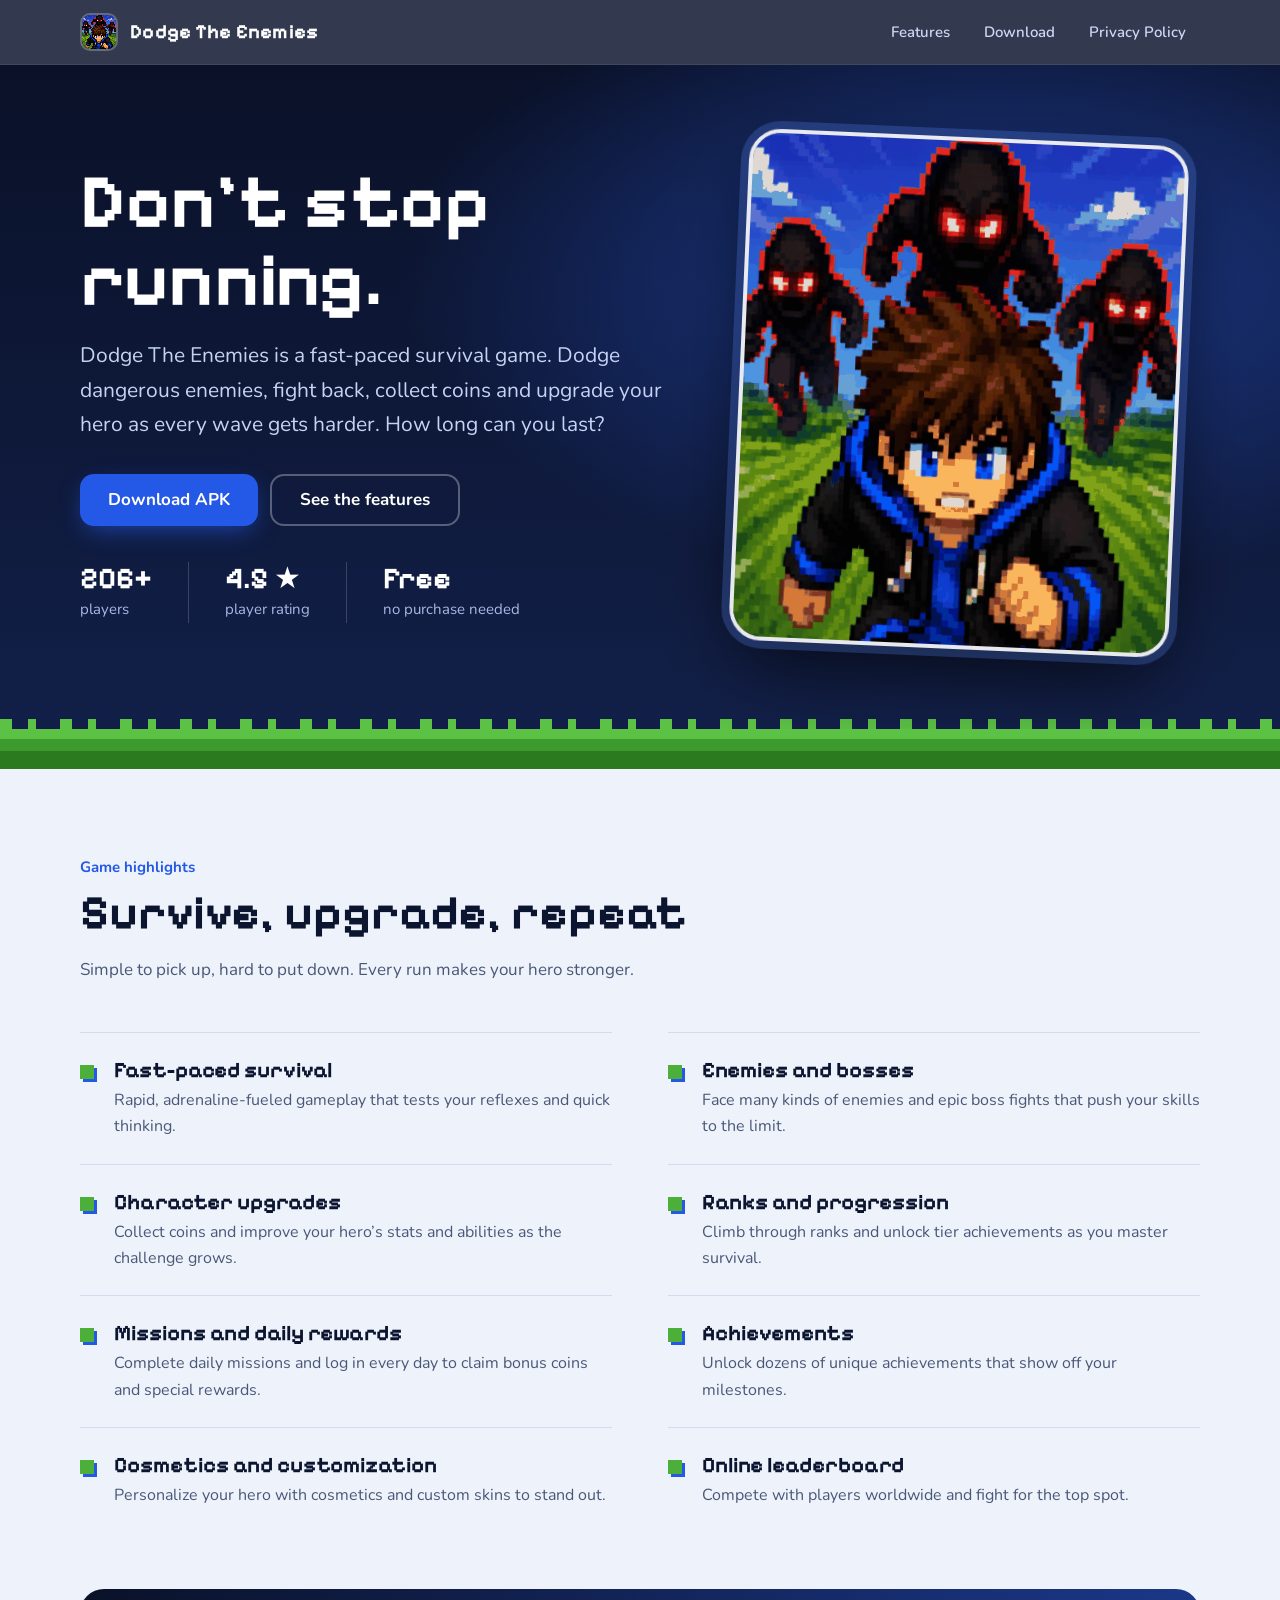
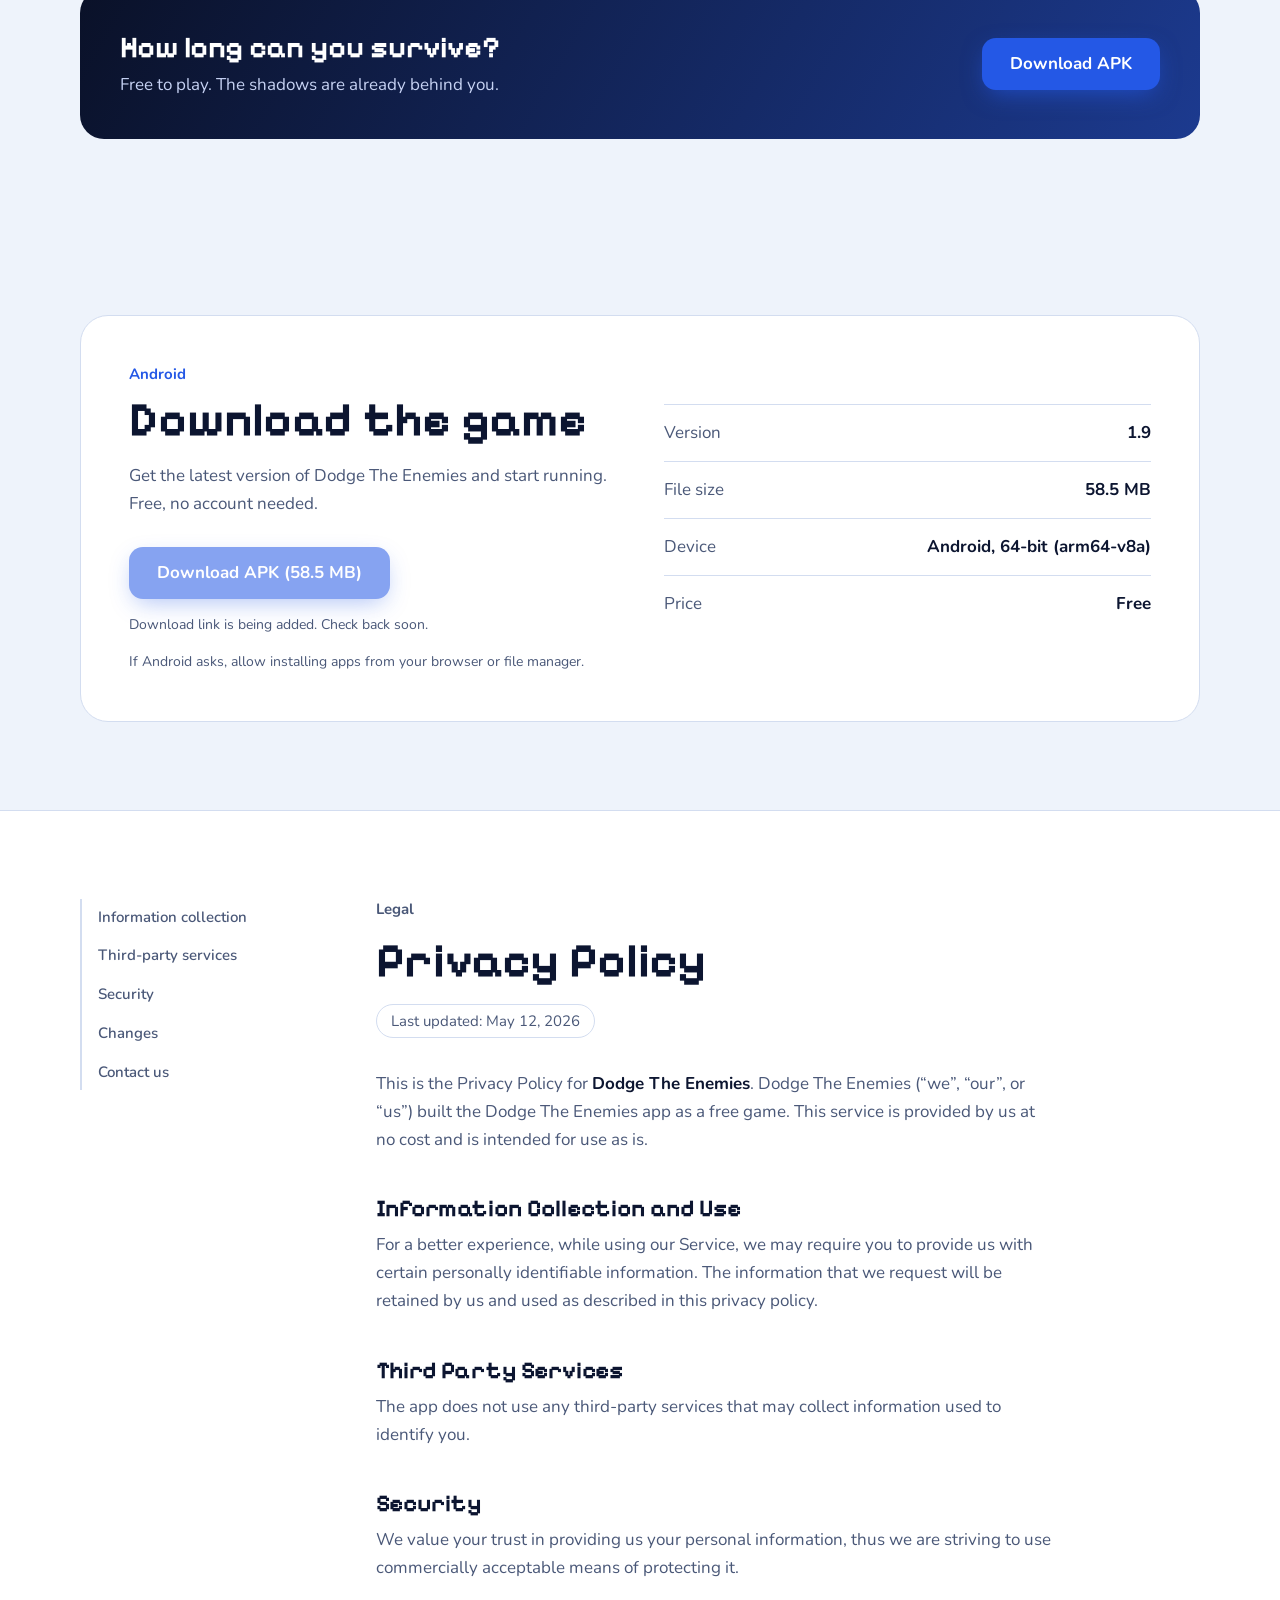
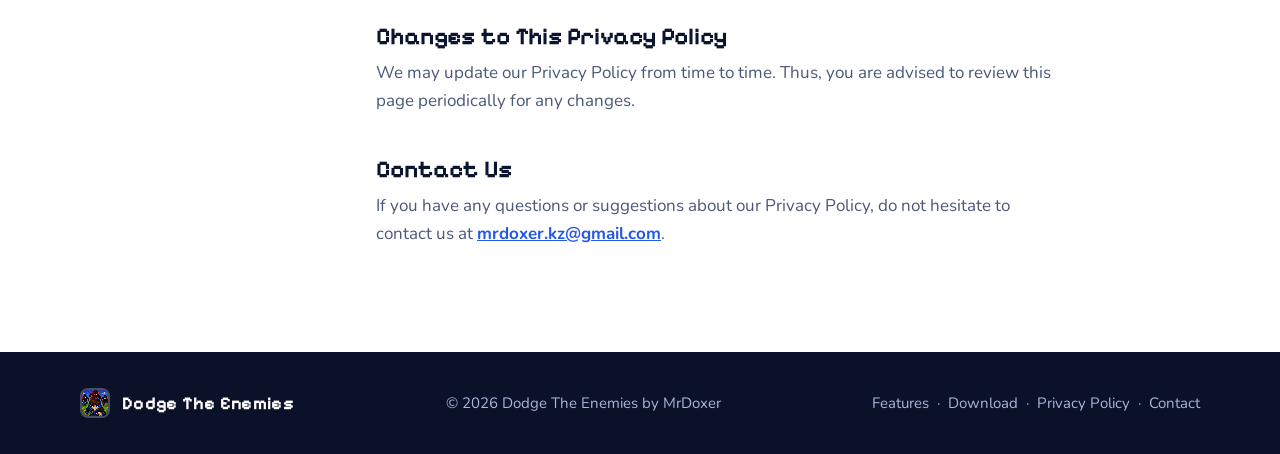
==== index.html @ b917a057 "Add files via upload" ====
<!DOCTYPE html>
<html lang="en">
<head>
<meta charset="UTF-8">
<meta name="viewport" content="width=device-width, initial-scale=1, viewport-fit=cover">
<title>Dodge The Enemies – Survival Game &amp; Privacy Policy</title>
<meta name="description" content="Dodge The Enemies is a fast-paced survival game. Dodge enemies, collect coins and upgrade your hero. Read the official Privacy Policy.">
<link rel="icon" type="image/png" href="[data-uri]">
<link rel="apple-touch-icon" href="[data-uri]">
<link rel="preconnect" href="https://fonts.googleapis.com">
<link rel="preconnect" href="https://fonts.gstatic.com" crossorigin>
<link href="https://fonts.googleapis.com/css2?family=Nunito:wght@400;600;700&family=Pixelify+Sans:wght@500;700&display=swap" rel="stylesheet">
<style>
:root{
  --bg:#eef3fb; --surface:#ffffff; --ink:#0c1530; --muted:#4a5878; --line:#d3ddf0;
  --blue:#2458e6; --night:#0a1128; --night2:#12204a; --red:#ff3b3b; --grass:#4caf3a;
  --display:"Pixelify Sans","Trebuchet MS",system-ui,sans-serif;
  --body:"Nunito","Segoe UI",system-ui,-apple-system,sans-serif;
  box-sizing:border-box; padding-top:env(safe-area-inset-top,0px); padding-bottom:env(safe-area-inset-bottom,0px);
}
@media (prefers-color-scheme:dark){:root:not([data-theme="light"]){--bg:#0b1226;--surface:#121c3a;--ink:#eef2ff;--muted:#a3b0d0;--line:#223259;--blue:#5b8cff}}
:root[data-theme="dark"]{--bg:#0b1226;--surface:#121c3a;--ink:#eef2ff;--muted:#a3b0d0;--line:#223259;--blue:#5b8cff}
*,*::before,*::after{box-sizing:border-box}
html{scroll-behavior:smooth;scroll-padding-top:calc(env(safe-area-inset-top,0px) + 76px)}
body{margin:0;background:var(--bg);color:var(--ink);font:400 17px/1.65 var(--body);-webkit-font-smoothing:antialiased}
img{max-width:100%;display:block}
a{color:inherit}
:focus-visible{outline:3px solid #ffd54a;outline-offset:3px;border-radius:6px}
.wrap{width:min(1120px,100% - 40px);margin-inline:auto}

/* header */
.top{position:sticky;top:env(safe-area-inset-top,0px);z-index:20;background:rgba(10,17,40,.82);backdrop-filter:blur(12px);-webkit-backdrop-filter:blur(12px);border-bottom:1px solid rgba(255,255,255,.08);color:#fff}
.top .wrap{display:flex;align-items:center;justify-content:space-between;height:64px}
.brand{display:flex;align-items:center;gap:12px;text-decoration:none;font:700 20px var(--display);letter-spacing:.02em}
.brand img{width:38px;height:38px;border-radius:10px;image-rendering:pixelated;border:2px solid rgba(255,255,255,.25)}
.top nav{display:flex;gap:6px}
.top nav a{text-decoration:none;font-weight:600;font-size:15px;padding:8px 14px;border-radius:999px;color:#cdd7f5;transition:background .2s,color .2s}
.top nav a:hover{background:rgba(255,255,255,.1);color:#fff}

/* hero */
.hero{position:relative;overflow:hidden;color:#fff;background:radial-gradient(1000px 520px at 78% 30%,#1c3a8f 0%,transparent 60%),linear-gradient(180deg,var(--night) 0%,var(--night2) 100%);padding:72px 0 120px}
.hero::after{content:"";position:absolute;left:0;right:0;bottom:0;height:40px;background:linear-gradient(180deg,#5cc245 0 10px,#3d9a2c 10px 22px,#2c7a20 22px)}
.grass-top{position:absolute;left:0;right:0;bottom:40px;height:10px;background:repeating-linear-gradient(90deg,#5cc245 0 12px,transparent 12px 28px,#5cc245 28px 36px,transparent 36px 60px)}
.hero .wrap{position:relative;display:grid;grid-template-columns:1.1fr .9fr;gap:48px;align-items:center}
.hero h1{font:700 clamp(40px,6.4vw,76px)/1.02 var(--display);margin:0 0 20px;letter-spacing:-.01em}
.hero p.lead{font-size:clamp(18px,2vw,21px);color:#c6d2f3;max-width:34em;margin:0 0 32px}
.btns{display:flex;flex-wrap:wrap;gap:12px}
.btn{display:inline-flex;align-items:center;justify-content:center;min-height:52px;padding:0 28px;border-radius:14px;font:700 17px var(--body);text-decoration:none;transition:transform .15s,box-shadow .2s,background .2s}
.btn.primary{background:var(--blue);color:#fff;box-shadow:0 8px 24px -6px rgba(36,88,230,.7)}
.btn.primary:hover{background:#3a6dff;transform:translateY(-2px)}
.btn.ghost{border:2px solid rgba(255,255,255,.3);color:#fff}
.btn.ghost:hover{background:rgba(255,255,255,.1)}
.art{position:relative;justify-self:center;width:min(440px,84vw)}
.art img{width:100%;aspect-ratio:1;border-radius:32px;image-rendering:pixelated;border:4px solid rgba(255,255,255,.9);box-shadow:0 0 0 8px rgba(91,140,255,.25),0 30px 80px -10px rgba(0,0,0,.7);transform:rotate(2.5deg);animation:rise .9s cubic-bezier(.2,.8,.2,1) both}
@keyframes rise{from{opacity:0;transform:translateY(24px) rotate(0)}to{opacity:1;transform:rotate(2.5deg)}}

/* eyes in the dark: the one signature moment */
.eyes{position:absolute;inset:0;pointer-events:none}
.eye{position:absolute;display:flex;gap:9px;opacity:0;animation:stalk 6s ease-in-out infinite}
.eye i{width:12px;height:7px;background:var(--red);box-shadow:0 0 10px 3px rgba(255,59,59,.65);display:block}
.e1{left:4%;top:14%;animation-delay:.6s}.e2{left:46%;top:8%;animation-delay:2.4s}.e3{left:30%;top:62%;animation-delay:4.1s}.e4{right:6%;top:50%;animation-delay:1.5s}
@keyframes stalk{0%,10%{opacity:0;transform:scale(.6)}20%,60%{opacity:1;transform:scale(1)}66%{opacity:.1}70%{opacity:1}85%,100%{opacity:0;transform:scale(1.5)}}

.stats{display:flex;flex-wrap:wrap;gap:12px 36px;margin:36px 0 0;padding:0;list-style:none}
.stats b{display:block;font:700 30px/1.1 var(--display)}.stats span{font-size:15px;color:#a9b8e3}
.stats li+li{padding-left:36px;border-left:1px solid rgba(255,255,255,.18)}
.dl{display:grid;grid-template-columns:1fr 1fr;gap:48px;align-items:center;border:1px solid var(--line);border-radius:28px;padding:48px;background:var(--surface)}
.dl dl{margin:0;display:grid;gap:0}.dl dl div{display:flex;justify-content:space-between;gap:16px;padding:14px 0;border-top:1px solid var(--line)}
.dl dt{color:var(--muted)}.dl dd{margin:0;font-weight:700;text-align:right}
.dl .note{font-size:14px;color:var(--muted);margin:14px 0 0}
.btn[aria-disabled="true"]{opacity:.55;cursor:not-allowed;pointer-events:none}
/* sections */
section{padding:88px 0}
.kicker{font:700 15px var(--body);color:var(--blue);margin:0 0 10px}
h2{font:700 clamp(32px,4.4vw,48px)/1.1 var(--display);margin:0 0 16px}
.intro{color:var(--muted);max-width:36em;margin:0 0 48px}
.feat{display:grid;grid-template-columns:repeat(2,1fr);gap:0 56px;margin:0;padding:0;list-style:none}
.feat li{display:grid;grid-template-columns:18px 1fr;gap:0 16px;padding:24px 0;border-top:1px solid var(--line)}
.feat li::before{content:"";width:14px;height:14px;margin-top:8px;background:var(--grass);box-shadow:3px 3px 0 var(--blue)}
.feat h3{font:700 22px var(--display);margin:0 0 4px}
.feat p{margin:0;color:var(--muted);font-size:16px}
.cta{margin-top:56px;border-radius:24px;padding:40px;background:linear-gradient(120deg,var(--night),#1c3a8f);color:#fff;display:flex;gap:24px;align-items:center;justify-content:space-between;flex-wrap:wrap}
.cta h3{font:700 30px var(--display);margin:0 0 6px}.cta p{margin:0;color:#c6d2f3}

/* privacy */
#privacy{background:var(--surface);border-top:1px solid var(--line)}
.pol{display:grid;grid-template-columns:240px 1fr;gap:56px;align-items:start}
.toc{position:sticky;top:calc(env(safe-area-inset-top,0px) + 88px);display:flex;flex-direction:column;gap:2px;border-left:2px solid var(--line)}
.toc a{text-decoration:none;color:var(--muted);font-size:15px;font-weight:600;padding:6px 16px;margin-left:-2px;border-left:2px solid transparent}
.toc a:hover{color:var(--blue);border-left-color:var(--blue)}
.updated{display:inline-block;font-size:15px;color:var(--muted);border:1px solid var(--line);border-radius:999px;padding:4px 14px;margin-bottom:32px}
.doc{max-width:68ch}
.doc h3{font:700 24px var(--display);margin:40px 0 8px}
.doc p{margin:0 0 16px;color:var(--muted)}
.doc p strong{color:var(--ink)}
.doc a{color:var(--blue);font-weight:700}

footer{background:var(--night);color:#a9b6dc;padding:36px 0;font-size:15px}
footer .wrap{display:flex;flex-wrap:wrap;gap:16px 32px;align-items:center;justify-content:space-between}
footer .brand{color:#fff;font-size:18px}footer .brand img{width:30px;height:30px;border-radius:8px}
footer a{text-decoration:none}footer a:hover{color:#fff}

@media (max-width:860px){
  .dl{grid-template-columns:1fr;padding:28px;gap:28px}.stats li+li{padding-left:24px}.stats{gap:12px 24px}
  .hero{padding:48px 0 100px}.hero .wrap{grid-template-columns:1fr;gap:40px}
  .art{order:-1;width:min(260px,64vw)}
  .feat{grid-template-columns:1fr}
  .pol{grid-template-columns:1fr;gap:8px}.toc{display:none}
  .top nav a{padding:8px 10px}
  section{padding:64px 0}.cta{padding:28px}
}
@media (max-width:420px){.top nav a:nth-child(2){display:none}.brand span{font-size:17px}.top nav a:first-child{display:none}}
@media (prefers-reduced-motion:reduce){html{scroll-behavior:auto}.art img{animation:none;transform:rotate(2.5deg)}.eye{animation:none;opacity:.8}}
</style>
</head>
<body>

<header class="top">
  <div class="wrap">
    <a class="brand" href="#top"><img src="[data-uri]" alt=""><span>Dodge The Enemies</span></a>
    <nav aria-label="Main">
      <a href="#features">Features</a>
      <a href="#download">Download</a>
      <a href="#privacy">Privacy Policy</a>
    </nav>
  </div>
</header>

<main id="top">
  <div class="hero">
    <div class="eyes" aria-hidden="true">
      <div class="eye e1"><i></i><i></i></div>
      <div class="eye e2"><i></i><i></i></div>
      <div class="eye e3"><i></i><i></i></div>
      <div class="eye e4"><i></i><i></i></div>
    </div>
    <div class="grass-top" aria-hidden="true"></div>
    <div class="wrap">
      <div>
        <h1>Don’t stop running.</h1>
        <p class="lead">Dodge The Enemies is a fast-paced survival game. Dodge dangerous enemies, fight back, collect coins and upgrade your hero as every wave gets harder. How long can you last?</p>
        <div class="btns">
          <a class="btn primary" href="#download">Download APK</a>
          <a class="btn ghost" href="#features">See the features</a>
        </div>
        <ul class="stats">
          <li><b>206+</b><span>players</span></li>
          <li><b>4.5 ★</b><span>player rating</span></li>
          <li><b>Free</b><span>no purchase needed</span></li>
        </ul>
      </div>
      <div class="art">
        <img src="[data-uri]" alt="Dodge The Enemies: a hero in a blue hoodie runs from three shadow monsters with glowing red eyes" width="512" height="512" fetchpriority="high">
      </div>
    </div>
  </div>

  <section id="features">
    <div class="wrap">
      <p class="kicker">Game highlights</p>
      <h2>Survive, upgrade, repeat</h2>
      <p class="intro">Simple to pick up, hard to put down. Every run makes your hero stronger.</p>
      <ul class="feat">
        <li><div><h3>Fast-paced survival</h3><p>Rapid, adrenaline-fueled gameplay that tests your reflexes and quick thinking.</p></div></li>
        <li><div><h3>Enemies and bosses</h3><p>Face many kinds of enemies and epic boss fights that push your skills to the limit.</p></div></li>
        <li><div><h3>Character upgrades</h3><p>Collect coins and improve your hero’s stats and abilities as the challenge grows.</p></div></li>
        <li><div><h3>Ranks and progression</h3><p>Climb through ranks and unlock tier achievements as you master survival.</p></div></li>
        <li><div><h3>Missions and daily rewards</h3><p>Complete daily missions and log in every day to claim bonus coins and special rewards.</p></div></li>
        <li><div><h3>Achievements</h3><p>Unlock dozens of unique achievements that show off your milestones.</p></div></li>
        <li><div><h3>Cosmetics and customization</h3><p>Personalize your hero with cosmetics and custom skins to stand out.</p></div></li>
        <li><div><h3>Online leaderboard</h3><p>Compete with players worldwide and fight for the top spot.</p></div></li>
      </ul>
      <div class="cta">
        <div><h3>How long can you survive?</h3><p>Free to play. The shadows are already behind you.</p></div>
        <a class="btn primary" href="#download">Download APK</a>
      </div>
    </div>
  </section>

  <section id="download">
    <div class="wrap">
      <div class="dl">
        <div>
          <p class="kicker">Android</p>
          <h2>Download the game</h2>
          <p class="intro" style="margin-bottom:28px">Get the latest version of Dodge The Enemies and start running. Free, no account needed.</p>
          <a id="apkBtn" class="btn primary" href="#download" aria-disabled="true">Download APK (58.5 MB)</a>
          <p class="note" id="apkNote">Download link is being added. Check back soon.</p>
          <p class="note">If Android asks, allow installing apps from your browser or file manager.</p>
        </div>
        <dl>
          <div><dt>Version</dt><dd>1.9</dd></div>
          <div><dt>File size</dt><dd>58.5 MB</dd></div>
          <div><dt>Device</dt><dd>Android, 64-bit (arm64-v8a)</dd></div>
          <div><dt>Price</dt><dd>Free</dd></div>
        </dl>
      </div>
    </div>
  </section>

  <section id="privacy">
    <div class="wrap pol">
      <nav class="toc" aria-label="Privacy Policy sections">
        <a href="#p-collect">Information collection</a>
        <a href="#p-third">Third-party services</a>
        <a href="#p-security">Security</a>
        <a href="#p-changes">Changes</a>
        <a href="#p-contact">Contact us</a>
      </nav>
      <article class="doc">
        <p class="kicker">Legal</p>
        <h2>Privacy Policy</h2>
        <span class="updated">Last updated: May 12, 2026</span>
        <p>This is the Privacy Policy for <strong>Dodge The Enemies</strong>. Dodge The Enemies (“we”, “our”, or “us”) built the Dodge The Enemies app as a free game. This service is provided by us at no cost and is intended for use as is.</p>

        <h3 id="p-collect">Information Collection and Use</h3>
        <p>For a better experience, while using our Service, we may require you to provide us with certain personally identifiable information. The information that we request will be retained by us and used as described in this privacy policy.</p>

        <h3 id="p-third">Third Party Services</h3>
        <p>The app does not use any third-party services that may collect information used to identify you.</p>

        <h3 id="p-security">Security</h3>
        <p>We value your trust in providing us your personal information, thus we are striving to use commercially acceptable means of protecting it.</p>

        <h3 id="p-changes">Changes to This Privacy Policy</h3>
        <p>We may update our Privacy Policy from time to time. Thus, you are advised to review this page periodically for any changes.</p>

        <h3 id="p-contact">Contact Us</h3>
        <p>If you have any questions or suggestions about our Privacy Policy, do not hesitate to contact us at <a href="mailto:mrdoxer.kz@gmail.com">mrdoxer.kz@gmail.com</a>.</p>
      </article>
    </div>
  </section>
</main>

<footer>
  <div class="wrap">
    <a class="brand" href="#top"><img src="[data-uri]" alt=""><span>Dodge The Enemies</span></a>
    <span>© 2026 Dodge The Enemies by MrDoxer</span>
    <span><a href="#features">Features</a> &nbsp;·&nbsp; <a href="#download">Download</a> &nbsp;·&nbsp; <a href="#privacy">Privacy Policy</a> &nbsp;·&nbsp; <a href="mailto:mrdoxer.kz@gmail.com">Contact</a></span>
  </div>
</footer>

<script>
// Paste the direct link to your APK here (GitHub Release, your server, etc.)
var APK_URL = "";
if (APK_URL) {
  var b = document.getElementById("apkBtn");
  b.href = APK_URL; b.setAttribute("download", ""); b.removeAttribute("aria-disabled");
  document.getElementById("apkNote").remove();
}
</script>
</body>
</html>
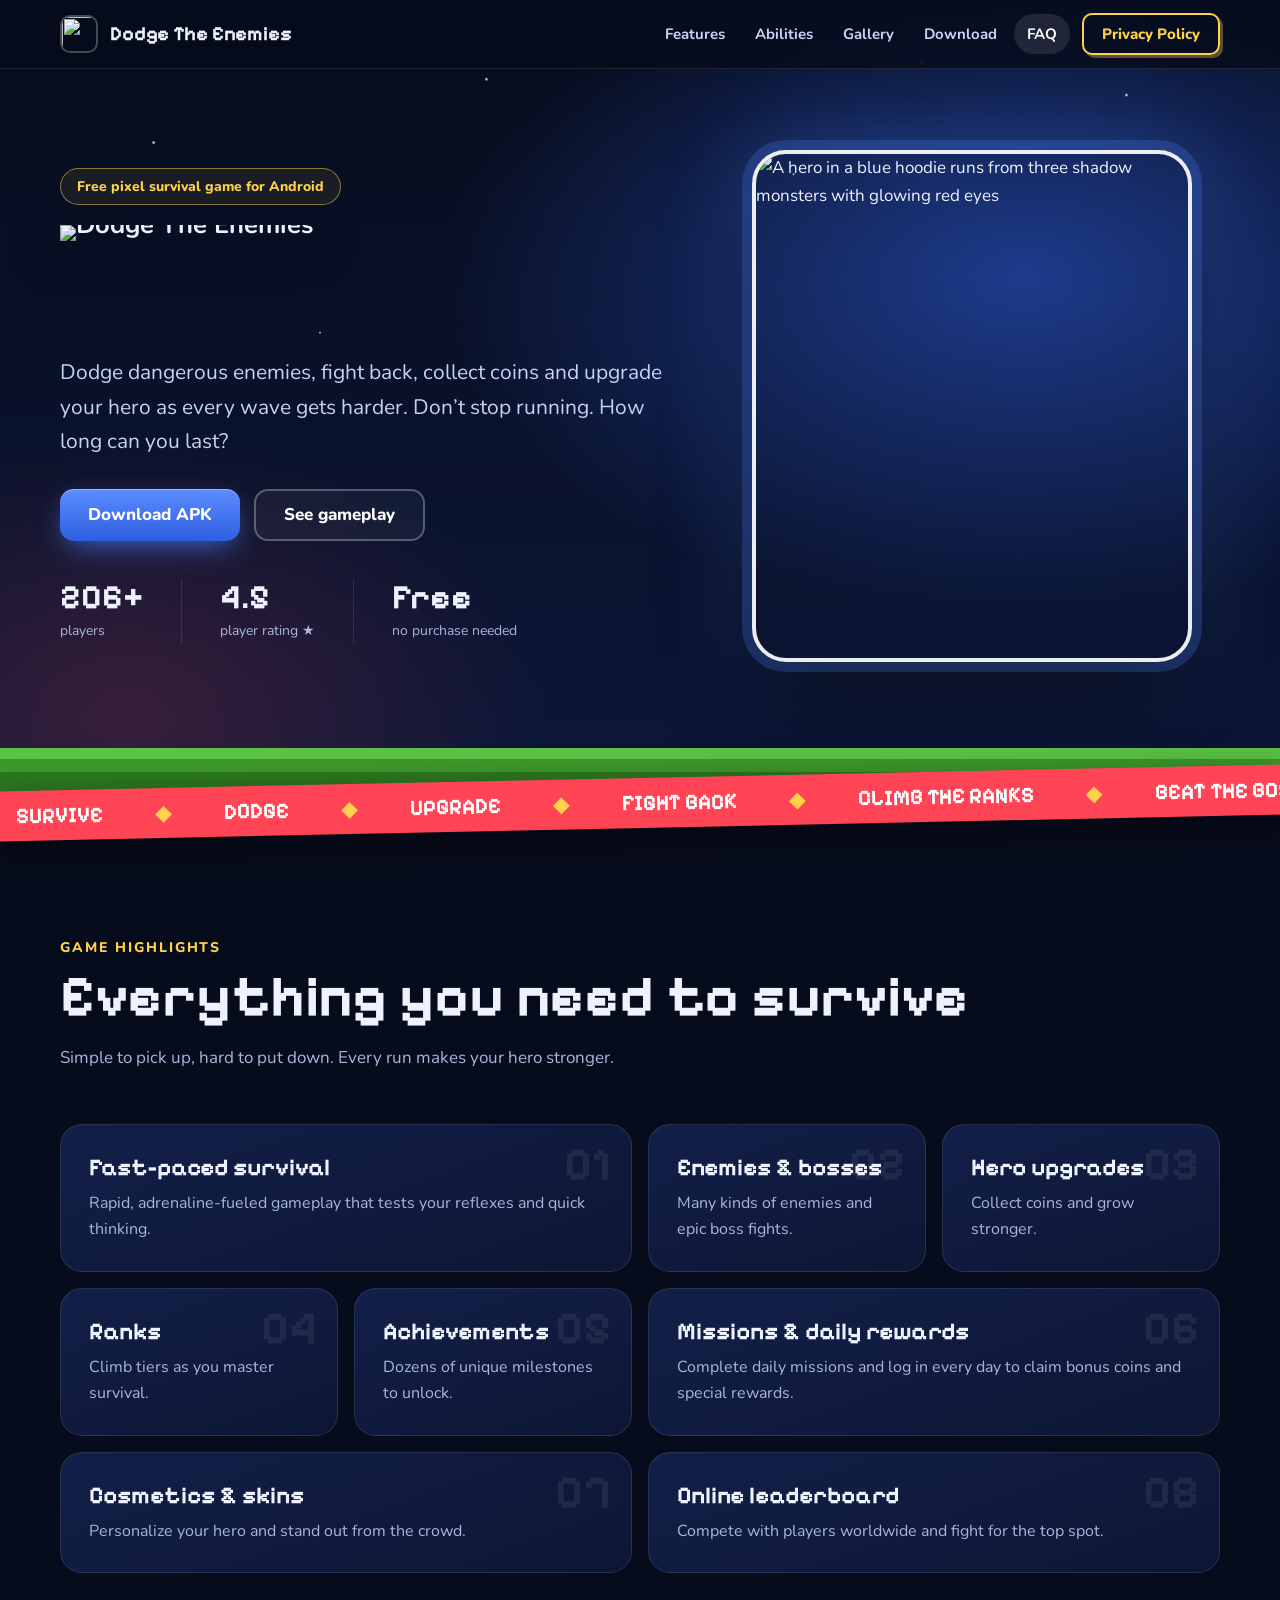
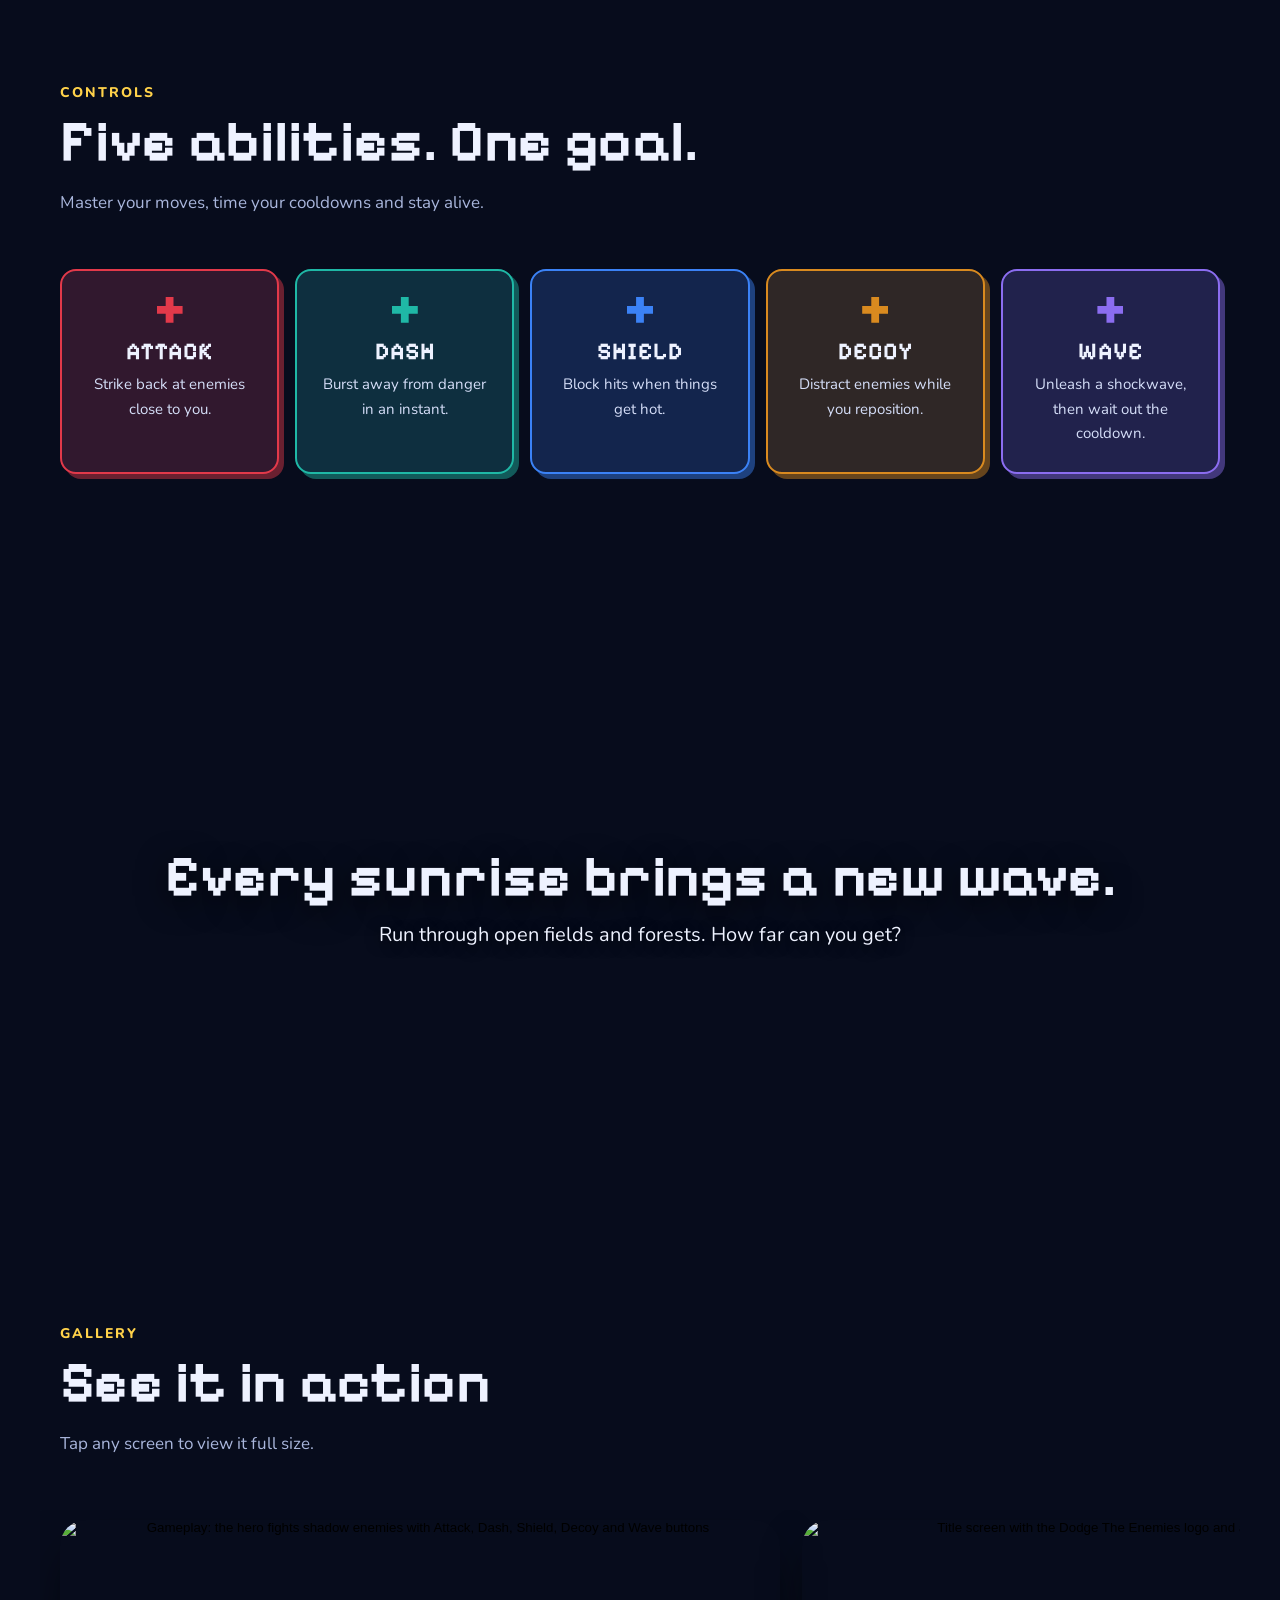
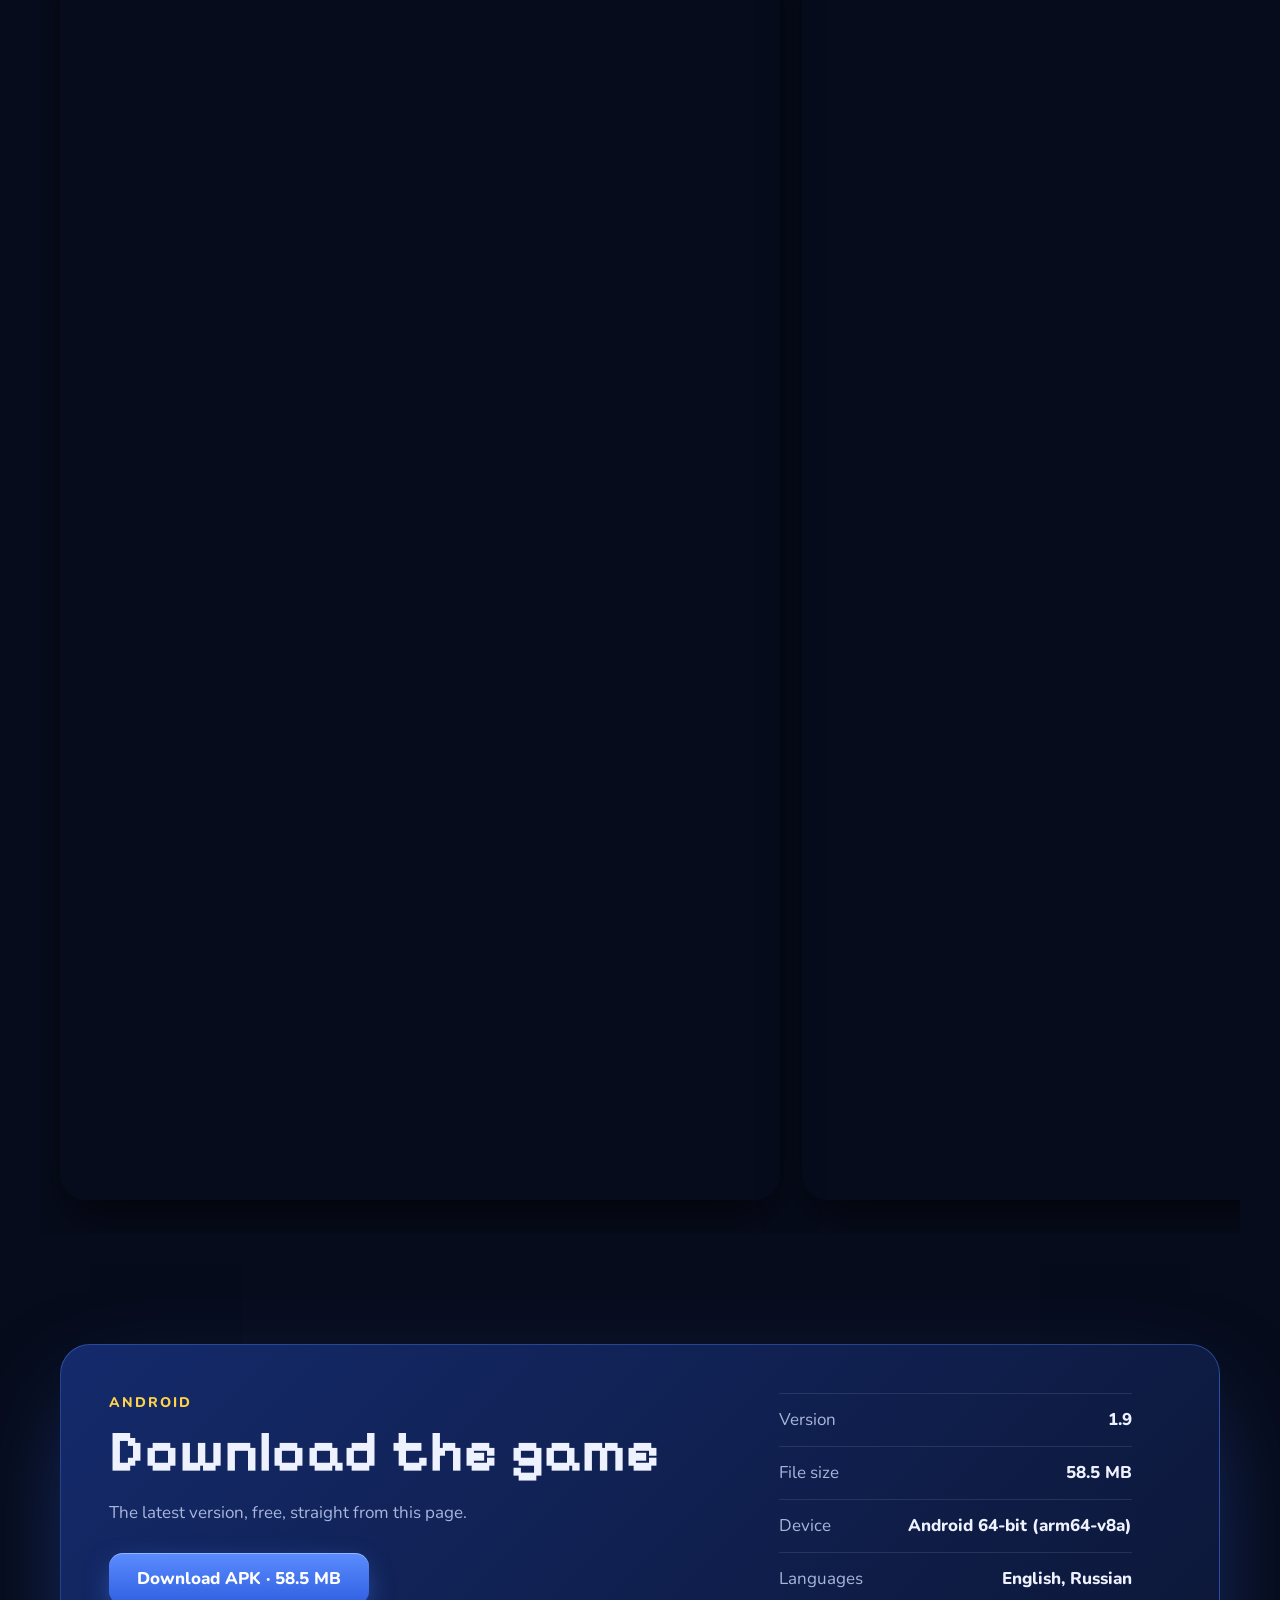
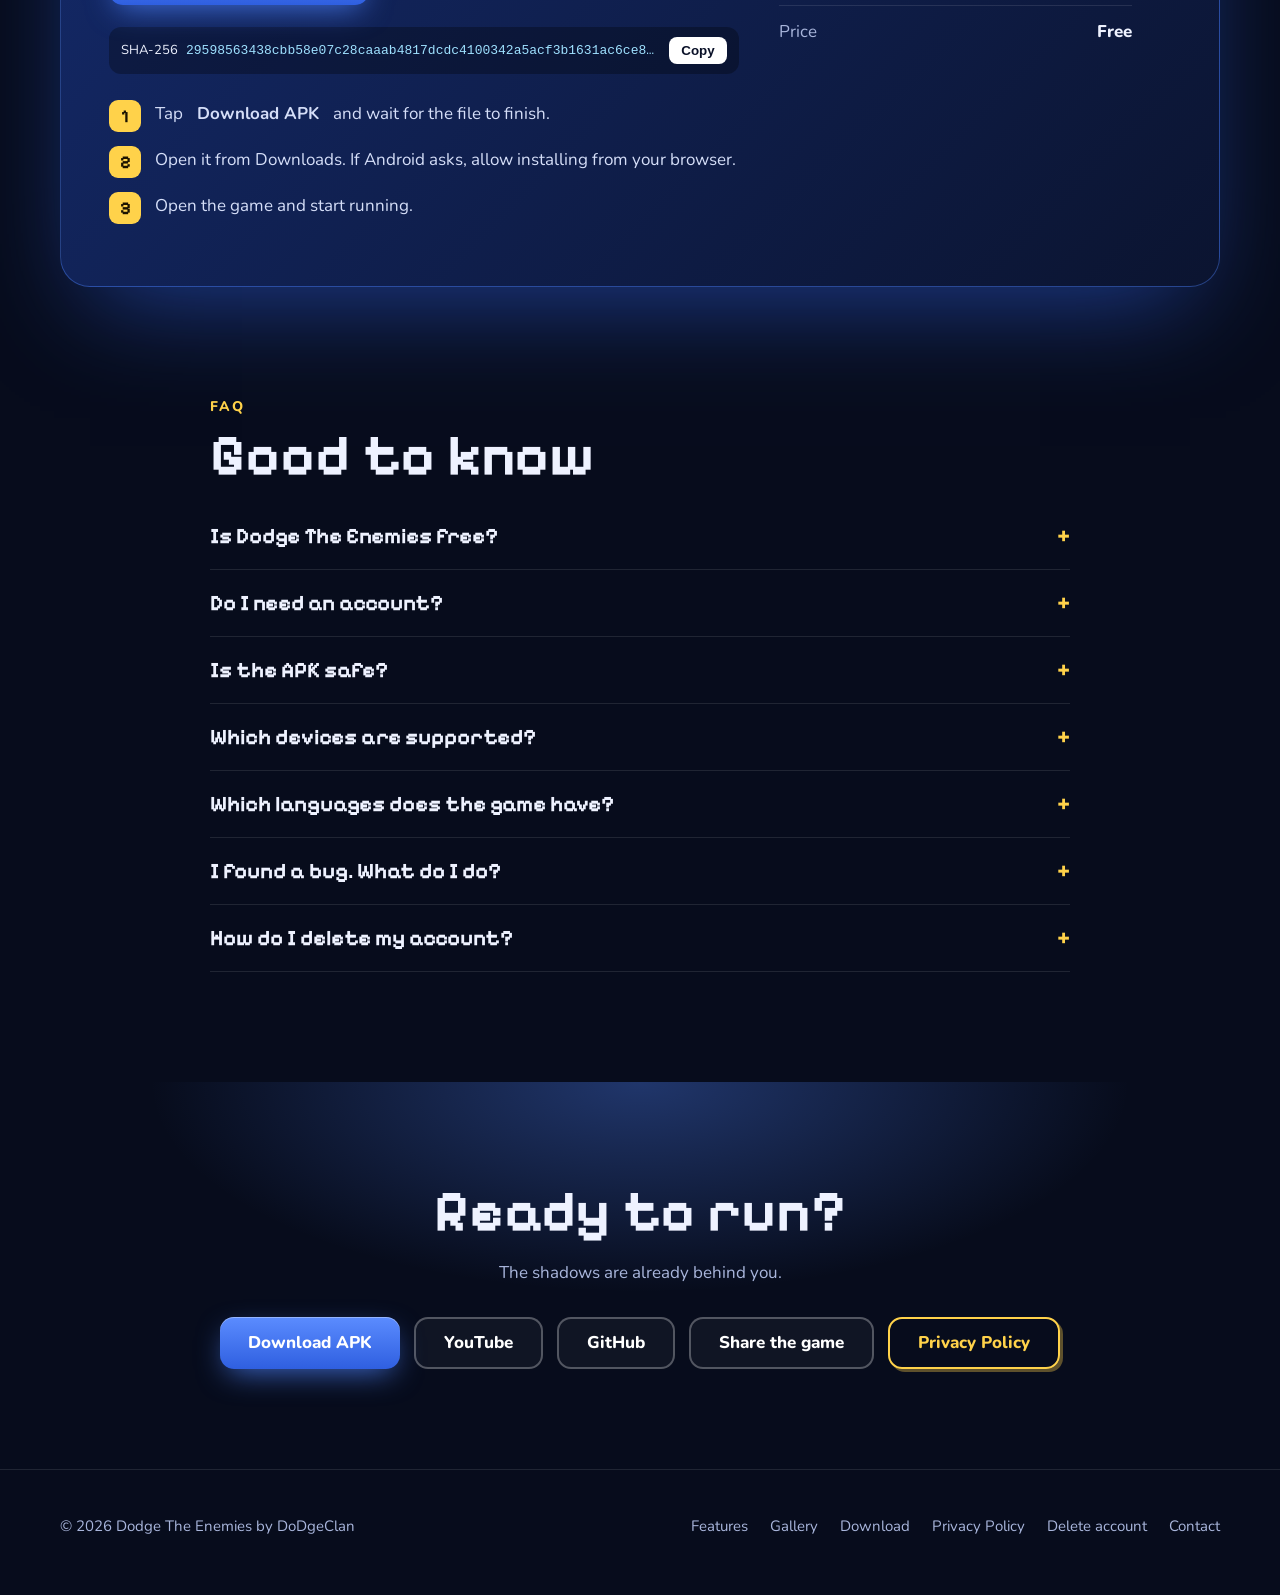
==== commit 74d165bd: "Add files via upload" ====
--- a/index.html
+++ b/index.html
@@ -1,253 +1,73 @@
-<!DOCTYPE html>
-<html lang="en">
-<head>
-<meta charset="UTF-8">
-<meta name="viewport" content="width=device-width, initial-scale=1, viewport-fit=cover">
-<title>Dodge The Enemies – Survival Game &amp; Privacy Policy</title>
-<meta name="description" content="Dodge The Enemies is a fast-paced survival game. Dodge enemies, collect coins and upgrade your hero. Read the official Privacy Policy.">
-<link rel="icon" type="image/png" href="[data-uri]">
-<link rel="apple-touch-icon" href="[data-uri]">
-<link rel="preconnect" href="https://fonts.googleapis.com">
-<link rel="preconnect" href="https://fonts.gstatic.com" crossorigin>
-<link href="https://fonts.googleapis.com/css2?family=Nunito:wght@400;600;700&family=Pixelify+Sans:wght@500;700&display=swap" rel="stylesheet">
-<style>
-:root{
-  --bg:#eef3fb; --surface:#ffffff; --ink:#0c1530; --muted:#4a5878; --line:#d3ddf0;
-  --blue:#2458e6; --night:#0a1128; --night2:#12204a; --red:#ff3b3b; --grass:#4caf3a;
-  --display:"Pixelify Sans","Trebuchet MS",system-ui,sans-serif;
-  --body:"Nunito","Segoe UI",system-ui,-apple-system,sans-serif;
-  box-sizing:border-box; padding-top:env(safe-area-inset-top,0px); padding-bottom:env(safe-area-inset-bottom,0px);
-}
-@media (prefers-color-scheme:dark){:root:not([data-theme="light"]){--bg:#0b1226;--surface:#121c3a;--ink:#eef2ff;--muted:#a3b0d0;--line:#223259;--blue:#5b8cff}}
-:root[data-theme="dark"]{--bg:#0b1226;--surface:#121c3a;--ink:#eef2ff;--muted:#a3b0d0;--line:#223259;--blue:#5b8cff}
-*,*::before,*::after{box-sizing:border-box}
-html{scroll-behavior:smooth;scroll-padding-top:calc(env(safe-area-inset-top,0px) + 76px)}
-body{margin:0;background:var(--bg);color:var(--ink);font:400 17px/1.65 var(--body);-webkit-font-smoothing:antialiased}
-img{max-width:100%;display:block}
-a{color:inherit}
-:focus-visible{outline:3px solid #ffd54a;outline-offset:3px;border-radius:6px}
-.wrap{width:min(1120px,100% - 40px);margin-inline:auto}
+<!DOCTYPE html><html lang="en"><head><meta charset="utf-8"><meta name="viewport" content="width=device-width,initial-scale=1">
+<title>Dodge The Enemies – Free Pixel Survival Game for Android</title>
+<meta name="description" content="Dodge The Enemies is a free, fast-paced pixel survival game. Dodge enemies, beat bosses, collect coins and upgrade your hero. Download the APK.">
+<meta property="og:type" content="website"><meta property="og:title" content="Dodge The Enemies – Free Pixel Survival Game"><meta property="og:description" content="Dodge enemies, beat bosses, upgrade your hero. How long can you survive?"><meta property="og:image" content="https://dodgeclan.github.io/sitedodgetheenemies/img/og.jpg"><meta property="og:url" content="https://dodgeclan.github.io/sitedodgetheenemies/"><meta name="twitter:card" content="summary_large_image">
+<link rel="icon" href="img/favicon.png"><meta name="theme-color" content="#070c1c"><script>document.documentElement.className="js"</script><link rel="preconnect" href="https://fonts.googleapis.com"><link rel="preconnect" href="https://fonts.gstatic.com" crossorigin><link href="https://fonts.googleapis.com/css2?family=Nunito:wght@400;700;800&family=Pixelify+Sans:wght@500;700&display=swap" rel="stylesheet"><link rel="stylesheet" href="style.css"><script src="script.js" defer></script></head><body>
+<a class="skip" href="#main">Skip to content</a>
+<header class="nav"><div class="bar" id="bar"></div><div class="w"><a class="brand" href="index.html"><img src="img/favicon.png" alt=""><span>Dodge The Enemies</span></a>
+<nav id="menu" aria-label="Main"><a href="index.html#features">Features</a><a href="index.html#abilities">Abilities</a><a href="index.html#gallery">Gallery</a><a href="index.html#download">Download</a><a href="index.html#faq">FAQ</a><a class="btn gold sm" href="privacy.html">Privacy Policy</a></nav>
+<button class="burger" id="burger" aria-label="Menu" aria-expanded="false"><i></i><i></i></button></div></header>
+<main id="main">
+<section class="hero" id="top"><div class="eyes" aria-hidden="true"><b style="left:5%;top:26%"></b><b style="left:46%;top:14%;animation-delay:2.3s"></b><b style="left:24%;top:70%;animation-delay:4s"></b><b style="right:8%;top:64%;animation-delay:1.3s"></b><b style="left:62%;top:84%;animation-delay:5.2s"></b></div>
+<div class="w hero-g"><div class="rv"><p class="chip">Free pixel survival game for Android</p>
+<h1><img src="img/logo.png" alt="Dodge The Enemies" width="620" height="112"></h1>
+<p class="lead">Dodge dangerous enemies, fight back, collect coins and upgrade your hero as every wave gets harder. Don&rsquo;t stop running. How long can you last?</p>
+<div class="btns"><a class="btn pri" href="https://github.com/DoDgeClan/sitedodgetheenemies/releases/download/v1.9/dodgetheenemies-1.9-arm64-v8a-release-2.apk" download>Download APK</a><a class="btn ghost" href="#gallery">See gameplay</a></div>
+<ul class="stats"><li><b data-n="206" data-s="+">206+</b><span>players</span></li><li><b data-n="4.5" data-d="1">4.5</b><span>player rating &#9733;</span></li><li><b>Free</b><span>no purchase needed</span></li></ul></div>
+<div class="art rv" id="art"><img src="img/icon.png" alt="A hero in a blue hoodie runs from three shadow monsters with glowing red eyes" width="512" height="512" fetchpriority="high"></div></div></section>
+<div class="mq" aria-hidden="true"><div><span>SURVIVE</span><span>DODGE</span><span>UPGRADE</span><span>FIGHT BACK</span><span>CLIMB THE RANKS</span><span>BEAT THE BOSS</span><span>SURVIVE</span><span>DODGE</span><span>UPGRADE</span><span>FIGHT BACK</span><span>CLIMB THE RANKS</span><span>BEAT THE BOSS</span></div></div>
 
-/* header */
-.top{position:sticky;top:env(safe-area-inset-top,0px);z-index:20;background:rgba(10,17,40,.82);backdrop-filter:blur(12px);-webkit-backdrop-filter:blur(12px);border-bottom:1px solid rgba(255,255,255,.08);color:#fff}
-.top .wrap{display:flex;align-items:center;justify-content:space-between;height:64px}
-.brand{display:flex;align-items:center;gap:12px;text-decoration:none;font:700 20px var(--display);letter-spacing:.02em}
-.brand img{width:38px;height:38px;border-radius:10px;image-rendering:pixelated;border:2px solid rgba(255,255,255,.25)}
-.top nav{display:flex;gap:6px}
-.top nav a{text-decoration:none;font-weight:600;font-size:15px;padding:8px 14px;border-radius:999px;color:#cdd7f5;transition:background .2s,color .2s}
-.top nav a:hover{background:rgba(255,255,255,.1);color:#fff}
+<section class="sec" id="features"><div class="w"><p class="k rv">Game highlights</p><h2 class="rv">Everything you need to survive</h2><p class="sub rv">Simple to pick up, hard to put down. Every run makes your hero stronger.</p>
+<div class="bento">
+<article class="card w2 rv"><h3>Fast-paced survival</h3><p>Rapid, adrenaline-fueled gameplay that tests your reflexes and quick thinking.</p></article>
+<article class="card rv"><h3>Enemies &amp; bosses</h3><p>Many kinds of enemies and epic boss fights.</p></article>
+<article class="card rv"><h3>Hero upgrades</h3><p>Collect coins and grow stronger.</p></article>
+<article class="card rv"><h3>Ranks</h3><p>Climb tiers as you master survival.</p></article>
+<article class="card rv"><h3>Achievements</h3><p>Dozens of unique milestones to unlock.</p></article>
+<article class="card w2 rv"><h3>Missions &amp; daily rewards</h3><p>Complete daily missions and log in every day to claim bonus coins and special rewards.</p></article>
+<article class="card w2 rv"><h3>Cosmetics &amp; skins</h3><p>Personalize your hero and stand out from the crowd.</p></article>
+<article class="card w2 rv"><h3>Online leaderboard</h3><p>Compete with players worldwide and fight for the top spot.</p></article>
+</div></div></section>
 
-/* hero */
-.hero{position:relative;overflow:hidden;color:#fff;background:radial-gradient(1000px 520px at 78% 30%,#1c3a8f 0%,transparent 60%),linear-gradient(180deg,var(--night) 0%,var(--night2) 100%);padding:72px 0 120px}
-.hero::after{content:"";position:absolute;left:0;right:0;bottom:0;height:40px;background:linear-gradient(180deg,#5cc245 0 10px,#3d9a2c 10px 22px,#2c7a20 22px)}
-.grass-top{position:absolute;left:0;right:0;bottom:40px;height:10px;background:repeating-linear-gradient(90deg,#5cc245 0 12px,transparent 12px 28px,#5cc245 28px 36px,transparent 36px 60px)}
-.hero .wrap{position:relative;display:grid;grid-template-columns:1.1fr .9fr;gap:48px;align-items:center}
-.hero h1{font:700 clamp(40px,6.4vw,76px)/1.02 var(--display);margin:0 0 20px;letter-spacing:-.01em}
-.hero p.lead{font-size:clamp(18px,2vw,21px);color:#c6d2f3;max-width:34em;margin:0 0 32px}
-.btns{display:flex;flex-wrap:wrap;gap:12px}
-.btn{display:inline-flex;align-items:center;justify-content:center;min-height:52px;padding:0 28px;border-radius:14px;font:700 17px var(--body);text-decoration:none;transition:transform .15s,box-shadow .2s,background .2s}
-.btn.primary{background:var(--blue);color:#fff;box-shadow:0 8px 24px -6px rgba(36,88,230,.7)}
-.btn.primary:hover{background:#3a6dff;transform:translateY(-2px)}
-.btn.ghost{border:2px solid rgba(255,255,255,.3);color:#fff}
-.btn.ghost:hover{background:rgba(255,255,255,.1)}
-.art{position:relative;justify-self:center;width:min(440px,84vw)}
-.art img{width:100%;aspect-ratio:1;border-radius:32px;image-rendering:pixelated;border:4px solid rgba(255,255,255,.9);box-shadow:0 0 0 8px rgba(91,140,255,.25),0 30px 80px -10px rgba(0,0,0,.7);transform:rotate(2.5deg);animation:rise .9s cubic-bezier(.2,.8,.2,1) both}
-@keyframes rise{from{opacity:0;transform:translateY(24px) rotate(0)}to{opacity:1;transform:rotate(2.5deg)}}
+<section class="sec" id="abilities" style="padding-top:0"><div class="w"><p class="k rv">Controls</p><h2 class="rv">Five abilities. One goal.</h2><p class="sub rv">Master your moves, time your cooldowns and stay alive.</p>
+<div class="abil">
+<div class="ab rv" style="--c:#e2394a"><i></i><h3>ATTACK</h3><p>Strike back at enemies close to you.</p></div>
+<div class="ab rv" style="--c:#1fb8a6"><i></i><h3>DASH</h3><p>Burst away from danger in an instant.</p></div>
+<div class="ab rv" style="--c:#3b82f6"><i></i><h3>SHIELD</h3><p>Block hits when things get hot.</p></div>
+<div class="ab rv" style="--c:#d98a1f"><i></i><h3>DECOY</h3><p>Distract enemies while you reposition.</p></div>
+<div class="ab rv" style="--c:#8b6df0"><i></i><h3>WAVE</h3><p>Unleash a shockwave, then wait out the cooldown.</p></div>
+</div></div></section>
 
-/* eyes in the dark: the one signature moment */
-.eyes{position:absolute;inset:0;pointer-events:none}
-.eye{position:absolute;display:flex;gap:9px;opacity:0;animation:stalk 6s ease-in-out infinite}
-.eye i{width:12px;height:7px;background:var(--red);box-shadow:0 0 10px 3px rgba(255,59,59,.65);display:block}
-.e1{left:4%;top:14%;animation-delay:.6s}.e2{left:46%;top:8%;animation-delay:2.4s}.e3{left:30%;top:62%;animation-delay:4.1s}.e4{right:6%;top:50%;animation-delay:1.5s}
-@keyframes stalk{0%,10%{opacity:0;transform:scale(.6)}20%,60%{opacity:1;transform:scale(1)}66%{opacity:.1}70%{opacity:1}85%,100%{opacity:0;transform:scale(1.5)}}
+<section class="world"><div class="rv"><h2>Every sunrise brings a new wave.</h2><p>Run through open fields and forests. How far can you get?</p></div></section>
 
-.stats{display:flex;flex-wrap:wrap;gap:12px 36px;margin:36px 0 0;padding:0;list-style:none}
-.stats b{display:block;font:700 30px/1.1 var(--display)}.stats span{font-size:15px;color:#a9b8e3}
-.stats li+li{padding-left:36px;border-left:1px solid rgba(255,255,255,.18)}
-.dl{display:grid;grid-template-columns:1fr 1fr;gap:48px;align-items:center;border:1px solid var(--line);border-radius:28px;padding:48px;background:var(--surface)}
-.dl dl{margin:0;display:grid;gap:0}.dl dl div{display:flex;justify-content:space-between;gap:16px;padding:14px 0;border-top:1px solid var(--line)}
-.dl dt{color:var(--muted)}.dl dd{margin:0;font-weight:700;text-align:right}
-.dl .note{font-size:14px;color:var(--muted);margin:14px 0 0}
-.btn[aria-disabled="true"]{opacity:.55;cursor:not-allowed;pointer-events:none}
-/* sections */
-section{padding:88px 0}
-.kicker{font:700 15px var(--body);color:var(--blue);margin:0 0 10px}
-h2{font:700 clamp(32px,4.4vw,48px)/1.1 var(--display);margin:0 0 16px}
-.intro{color:var(--muted);max-width:36em;margin:0 0 48px}
-.feat{display:grid;grid-template-columns:repeat(2,1fr);gap:0 56px;margin:0;padding:0;list-style:none}
-.feat li{display:grid;grid-template-columns:18px 1fr;gap:0 16px;padding:24px 0;border-top:1px solid var(--line)}
-.feat li::before{content:"";width:14px;height:14px;margin-top:8px;background:var(--grass);box-shadow:3px 3px 0 var(--blue)}
-.feat h3{font:700 22px var(--display);margin:0 0 4px}
-.feat p{margin:0;color:var(--muted);font-size:16px}
-.cta{margin-top:56px;border-radius:24px;padding:40px;background:linear-gradient(120deg,var(--night),#1c3a8f);color:#fff;display:flex;gap:24px;align-items:center;justify-content:space-between;flex-wrap:wrap}
-.cta h3{font:700 30px var(--display);margin:0 0 6px}.cta p{margin:0;color:#c6d2f3}
+<section class="sec" id="gallery"><div class="w"><p class="k rv">Gallery</p><h2 class="rv">See it in action</h2><p class="sub rv">Tap any screen to view it full size.</p>
+<div class="rail rv" id="rail">
+<button aria-label="Open screenshot 1"><img src="img/s1.jpg" alt="Gameplay: the hero fights shadow enemies with Attack, Dash, Shield, Decoy and Wave buttons" loading="lazy" width="720" height="1280"></button>
+<button aria-label="Open screenshot 2"><img src="img/s2.jpg" alt="Title screen with the Dodge The Enemies logo and a sunrise over a pixel valley" loading="lazy" width="720" height="1280"></button>
+<button aria-label="Open screenshot 3"><img src="img/s3.jpg" alt="Friends and chat screen" loading="lazy" width="720" height="1280"></button>
+<button aria-label="Open screenshot 4"><img src="img/s4.jpg" alt="Account screen: sign in or create an account to keep your progress" loading="lazy" width="720" height="1280"></button>
+</div></div></section>
+<div class="lb" id="lb" hidden role="dialog" aria-label="Screenshot viewer"><button class="x" aria-label="Close">&times;</button><button class="p" aria-label="Previous">&lsaquo;</button><img alt=""><button class="n" aria-label="Next">&rsaquo;</button></div>
 
-/* privacy */
-#privacy{background:var(--surface);border-top:1px solid var(--line)}
-.pol{display:grid;grid-template-columns:240px 1fr;gap:56px;align-items:start}
-.toc{position:sticky;top:calc(env(safe-area-inset-top,0px) + 88px);display:flex;flex-direction:column;gap:2px;border-left:2px solid var(--line)}
-.toc a{text-decoration:none;color:var(--muted);font-size:15px;font-weight:600;padding:6px 16px;margin-left:-2px;border-left:2px solid transparent}
-.toc a:hover{color:var(--blue);border-left-color:var(--blue)}
-.updated{display:inline-block;font-size:15px;color:var(--muted);border:1px solid var(--line);border-radius:999px;padding:4px 14px;margin-bottom:32px}
-.doc{max-width:68ch}
-.doc h3{font:700 24px var(--display);margin:40px 0 8px}
-.doc p{margin:0 0 16px;color:var(--muted)}
-.doc p strong{color:var(--ink)}
-.doc a{color:var(--blue);font-weight:700}
+<section class="sec" id="download" style="padding-top:0"><div class="w"><div class="dl rv"><div><p class="k">Android</p><h2>Download the game</h2><p class="sub" style="margin-bottom:26px">The latest version, free, straight from this page.</p>
+<a class="btn pri" href="https://github.com/DoDgeClan/sitedodgetheenemies/releases/download/v1.9/dodgetheenemies-1.9-arm64-v8a-release-2.apk" download>Download APK &middot; 58.5 MB</a>
+<div class="sum"><span>SHA-256</span><code id="sum">29598563438cbb58e07c28caaab4817dcdc4100342a5acf3b1631ac6ce8933ae</code><button id="copy">Copy</button></div>
+<ol class="steps"><li>Tap <b>Download APK</b> and wait for the file to finish.</li><li>Open it from Downloads. If Android asks, allow installing from your browser.</li><li>Open the game and start running.</li></ol></div>
+<dl><div><dt>Version</dt><dd>1.9</dd></div><div><dt>File size</dt><dd>58.5 MB</dd></div><div><dt>Device</dt><dd>Android 64-bit (arm64-v8a)</dd></div><div><dt>Languages</dt><dd>English, Russian</dd></div><div><dt>Price</dt><dd>Free</dd></div></dl></div></div></section>
 
-footer{background:var(--night);color:#a9b6dc;padding:36px 0;font-size:15px}
-footer .wrap{display:flex;flex-wrap:wrap;gap:16px 32px;align-items:center;justify-content:space-between}
-footer .brand{color:#fff;font-size:18px}footer .brand img{width:30px;height:30px;border-radius:8px}
-footer a{text-decoration:none}footer a:hover{color:#fff}
+<section class="sec" id="faq" style="padding-top:0"><div class="w" style="max-width:860px"><p class="k rv">FAQ</p><h2 class="rv">Good to know</h2>
+<details class="rv"><summary>Is Dodge The Enemies free?</summary><p>Yes. The game is free to download and play.</p></details>
+<details class="rv"><summary>Do I need an account?</summary><p>An account lets you keep your progress and play with friends. You can sign in or create one on the account screen in the game.</p></details>
+<details class="rv"><summary>Is the APK safe?</summary><p>Download it only from this page. Compare the SHA-256 checksum above with your file to make sure nothing was changed. Android shows a standard warning for any app installed outside Google Play.</p></details>
+<details class="rv"><summary>Which devices are supported?</summary><p>64-bit Android phones and tablets (arm64-v8a), which covers most modern devices.</p></details>
+<details class="rv"><summary>Which languages does the game have?</summary><p>English and Russian. Switch with the EN / RU button in the game.</p></details>
+<details class="rv"><summary>I found a bug. What do I do?</summary><p>Email <a href="mailto:mrdoxer.kz@gmail.com">mrdoxer.kz@gmail.com</a>. Player reports help us fix and improve the game.</p></details>
+<details class="rv"><summary>How do I delete my account?</summary><p>See the <a href="privacy.html#delete">account deletion instructions</a> in our Privacy Policy.</p></details>
+</div></section>
 
-@media (max-width:860px){
-  .dl{grid-template-columns:1fr;padding:28px;gap:28px}.stats li+li{padding-left:24px}.stats{gap:12px 24px}
-  .hero{padding:48px 0 100px}.hero .wrap{grid-template-columns:1fr;gap:40px}
-  .art{order:-1;width:min(260px,64vw)}
-  .feat{grid-template-columns:1fr}
-  .pol{grid-template-columns:1fr;gap:8px}.toc{display:none}
-  .top nav a{padding:8px 10px}
-  section{padding:64px 0}.cta{padding:28px}
-}
-@media (max-width:420px){.top nav a:nth-child(2){display:none}.brand span{font-size:17px}.top nav a:first-child{display:none}}
-@media (prefers-reduced-motion:reduce){html{scroll-behavior:auto}.art img{animation:none;transform:rotate(2.5deg)}.eye{animation:none;opacity:.8}}
-</style>
-</head>
-<body>
-
-<header class="top">
-  <div class="wrap">
-    <a class="brand" href="#top"><img src="[data-uri]" alt=""><span>Dodge The Enemies</span></a>
-    <nav aria-label="Main">
-      <a href="#features">Features</a>
-      <a href="#download">Download</a>
-      <a href="#privacy">Privacy Policy</a>
-    </nav>
-  </div>
-</header>
-
-<main id="top">
-  <div class="hero">
-    <div class="eyes" aria-hidden="true">
-      <div class="eye e1"><i></i><i></i></div>
-      <div class="eye e2"><i></i><i></i></div>
-      <div class="eye e3"><i></i><i></i></div>
-      <div class="eye e4"><i></i><i></i></div>
-    </div>
-    <div class="grass-top" aria-hidden="true"></div>
-    <div class="wrap">
-      <div>
-        <h1>Don’t stop running.</h1>
-        <p class="lead">Dodge The Enemies is a fast-paced survival game. Dodge dangerous enemies, fight back, collect coins and upgrade your hero as every wave gets harder. How long can you last?</p>
-        <div class="btns">
-          <a class="btn primary" href="#download">Download APK</a>
-          <a class="btn ghost" href="#features">See the features</a>
-        </div>
-        <ul class="stats">
-          <li><b>206+</b><span>players</span></li>
-          <li><b>4.5 ★</b><span>player rating</span></li>
-          <li><b>Free</b><span>no purchase needed</span></li>
-        </ul>
-      </div>
-      <div class="art">
-        <img src="[data-uri]" alt="Dodge The Enemies: a hero in a blue hoodie runs from three shadow monsters with glowing red eyes" width="512" height="512" fetchpriority="high">
-      </div>
-    </div>
-  </div>
-
-  <section id="features">
-    <div class="wrap">
-      <p class="kicker">Game highlights</p>
-      <h2>Survive, upgrade, repeat</h2>
-      <p class="intro">Simple to pick up, hard to put down. Every run makes your hero stronger.</p>
-      <ul class="feat">
-        <li><div><h3>Fast-paced survival</h3><p>Rapid, adrenaline-fueled gameplay that tests your reflexes and quick thinking.</p></div></li>
-        <li><div><h3>Enemies and bosses</h3><p>Face many kinds of enemies and epic boss fights that push your skills to the limit.</p></div></li>
-        <li><div><h3>Character upgrades</h3><p>Collect coins and improve your hero’s stats and abilities as the challenge grows.</p></div></li>
-        <li><div><h3>Ranks and progression</h3><p>Climb through ranks and unlock tier achievements as you master survival.</p></div></li>
-        <li><div><h3>Missions and daily rewards</h3><p>Complete daily missions and log in every day to claim bonus coins and special rewards.</p></div></li>
-        <li><div><h3>Achievements</h3><p>Unlock dozens of unique achievements that show off your milestones.</p></div></li>
-        <li><div><h3>Cosmetics and customization</h3><p>Personalize your hero with cosmetics and custom skins to stand out.</p></div></li>
-        <li><div><h3>Online leaderboard</h3><p>Compete with players worldwide and fight for the top spot.</p></div></li>
-      </ul>
-      <div class="cta">
-        <div><h3>How long can you survive?</h3><p>Free to play. The shadows are already behind you.</p></div>
-        <a class="btn primary" href="#download">Download APK</a>
-      </div>
-    </div>
-  </section>
-
-  <section id="download">
-    <div class="wrap">
-      <div class="dl">
-        <div>
-          <p class="kicker">Android</p>
-          <h2>Download the game</h2>
-          <p class="intro" style="margin-bottom:28px">Get the latest version of Dodge The Enemies and start running. Free, no account needed.</p>
-          <a id="apkBtn" class="btn primary" href="#download" aria-disabled="true">Download APK (58.5 MB)</a>
-          <p class="note" id="apkNote">Download link is being added. Check back soon.</p>
-          <p class="note">If Android asks, allow installing apps from your browser or file manager.</p>
-        </div>
-        <dl>
-          <div><dt>Version</dt><dd>1.9</dd></div>
-          <div><dt>File size</dt><dd>58.5 MB</dd></div>
-          <div><dt>Device</dt><dd>Android, 64-bit (arm64-v8a)</dd></div>
-          <div><dt>Price</dt><dd>Free</dd></div>
-        </dl>
-      </div>
-    </div>
-  </section>
-
-  <section id="privacy">
-    <div class="wrap pol">
-      <nav class="toc" aria-label="Privacy Policy sections">
-        <a href="#p-collect">Information collection</a>
-        <a href="#p-third">Third-party services</a>
-        <a href="#p-security">Security</a>
-        <a href="#p-changes">Changes</a>
-        <a href="#p-contact">Contact us</a>
-      </nav>
-      <article class="doc">
-        <p class="kicker">Legal</p>
-        <h2>Privacy Policy</h2>
-        <span class="updated">Last updated: May 12, 2026</span>
-        <p>This is the Privacy Policy for <strong>Dodge The Enemies</strong>. Dodge The Enemies (“we”, “our”, or “us”) built the Dodge The Enemies app as a free game. This service is provided by us at no cost and is intended for use as is.</p>
-
-        <h3 id="p-collect">Information Collection and Use</h3>
-        <p>For a better experience, while using our Service, we may require you to provide us with certain personally identifiable information. The information that we request will be retained by us and used as described in this privacy policy.</p>
-
-        <h3 id="p-third">Third Party Services</h3>
-        <p>The app does not use any third-party services that may collect information used to identify you.</p>
-
-        <h3 id="p-security">Security</h3>
-        <p>We value your trust in providing us your personal information, thus we are striving to use commercially acceptable means of protecting it.</p>
-
-        <h3 id="p-changes">Changes to This Privacy Policy</h3>
-        <p>We may update our Privacy Policy from time to time. Thus, you are advised to review this page periodically for any changes.</p>
-
-        <h3 id="p-contact">Contact Us</h3>
-        <p>If you have any questions or suggestions about our Privacy Policy, do not hesitate to contact us at <a href="mailto:mrdoxer.kz@gmail.com">mrdoxer.kz@gmail.com</a>.</p>
-      </article>
-    </div>
-  </section>
+<section class="cta"><div class="w rv"><h2>Ready to run?</h2><p class="sub" style="margin:0 auto 30px">The shadows are already behind you.</p>
+<div class="btns"><a class="btn pri" href="https://github.com/DoDgeClan/sitedodgetheenemies/releases/download/v1.9/dodgetheenemies-1.9-arm64-v8a-release-2.apk" download>Download APK</a><a class="btn ghost" href="https://www.youtube.com/channel/UCoX2wmB9M0K539NxjFMOQTg" target="_blank" rel="noopener">YouTube</a><a class="btn ghost" href="https://github.com/DoDgeClan" target="_blank" rel="noopener">GitHub</a><button class="btn ghost" id="share">Share the game</button><a class="btn gold" href="privacy.html">Privacy Policy</a></div></div></section>
 </main>
-
-<footer>
-  <div class="wrap">
-    <a class="brand" href="#top"><img src="[data-uri]" alt=""><span>Dodge The Enemies</span></a>
-    <span>© 2026 Dodge The Enemies by MrDoxer</span>
-    <span><a href="#features">Features</a> &nbsp;·&nbsp; <a href="#download">Download</a> &nbsp;·&nbsp; <a href="#privacy">Privacy Policy</a> &nbsp;·&nbsp; <a href="mailto:mrdoxer.kz@gmail.com">Contact</a></span>
-  </div>
-</footer>
-
-<script>
-// Paste the direct link to your APK here (GitHub Release, your server, etc.)
-var APK_URL = "";
-if (APK_URL) {
-  var b = document.getElementById("apkBtn");
-  b.href = APK_URL; b.setAttribute("download", ""); b.removeAttribute("aria-disabled");
-  document.getElementById("apkNote").remove();
-}
-</script>
-</body>
-</html>
+<button class="top" aria-label="Back to top">&uarr;</button>
+<footer><div class="w fg"><span>&copy; 2026 Dodge The Enemies by DoDgeClan</span><nav aria-label="Footer"><a href="index.html#features">Features</a><a href="index.html#gallery">Gallery</a><a href="index.html#download">Download</a><a href="privacy.html">Privacy Policy</a><a href="privacy.html#delete">Delete account</a><a href="mailto:mrdoxer.kz@gmail.com">Contact</a></nav></div></footer>
+</body></html>
--- a/style.css
+++ b/style.css
@@ -0,0 +1,94 @@
+:root{--bg:#070c1c;--card:#101a3a;--line:rgba(255,255,255,.1);--ink:#eef2ff;--mut:#a9b6dc;--blue:#4f84ff;--red:#ff4455;--gold:#ffd24a;--d:"Pixelify Sans","Trebuchet MS",system-ui,sans-serif;--b:"Nunito","Segoe UI",system-ui,sans-serif}
+*{box-sizing:border-box}html{scroll-behavior:smooth;scroll-padding-top:84px}
+body{margin:0;background:var(--bg);color:var(--ink);font:400 17px/1.65 var(--b);-webkit-font-smoothing:antialiased;overflow-x:hidden}
+img{max-width:100%;display:block}a{color:inherit}
+:focus-visible{outline:3px solid var(--gold);outline-offset:3px;border-radius:6px}
+.skip{position:absolute;left:-999px}.skip:focus{left:12px;top:12px;z-index:99;background:#fff;color:#000;padding:8px 14px;border-radius:8px}
+.w{width:min(1160px,100% - 40px);margin-inline:auto}
+.nav{position:fixed;inset:0 0 auto;z-index:50;background:rgba(7,12,28,.78);backdrop-filter:blur(14px);-webkit-backdrop-filter:blur(14px);border-bottom:1px solid var(--line)}
+.nav .w{display:flex;align-items:center;justify-content:space-between;height:68px}
+.bar{position:absolute;left:0;bottom:-1px;height:3px;width:0;background:linear-gradient(90deg,var(--blue),var(--gold),var(--red))}
+.brand{display:flex;align-items:center;gap:12px;text-decoration:none;font:700 20px var(--d)}
+.brand img{width:38px;height:38px;border-radius:10px;image-rendering:pixelated;border:2px solid rgba(255,255,255,.25)}
+#menu{display:flex;align-items:center;gap:4px}
+#menu a:not(.btn){text-decoration:none;font-weight:700;font-size:15px;padding:8px 13px;border-radius:999px;color:#c9d4f5;transition:.2s}
+#menu a:not(.btn):hover,#menu a.on{background:rgba(255,255,255,.1);color:#fff}
+.burger{display:none;background:none;border:0;width:44px;height:44px;cursor:pointer}
+.burger i{display:block;width:24px;height:3px;background:#fff;margin:5px auto;border-radius:2px}
+.btn{display:inline-flex;align-items:center;justify-content:center;gap:8px;min-height:52px;padding:0 28px;border-radius:14px;border:0;font:800 17px var(--b);text-decoration:none;cursor:pointer;color:#fff;transition:transform .15s,box-shadow .25s,background .25s}
+.btn:hover{transform:translateY(-3px)}
+.pri{background:linear-gradient(180deg,#5b8cff,#2f5fe0);box-shadow:0 10px 30px -8px rgba(79,132,255,.8),inset 0 1px 0 rgba(255,255,255,.35)}
+.ghost{border:2px solid rgba(255,255,255,.28);background:rgba(255,255,255,.04)}.ghost:hover{background:rgba(255,255,255,.12)}
+.gold{background:transparent;color:var(--gold);border:2px solid var(--gold);box-shadow:3px 3px 0 rgba(255,210,74,.35)}.gold:hover{background:var(--gold);color:#1a1200}
+.sm{min-height:42px;padding:0 18px;font-size:15px;margin-left:8px;border-radius:10px}
+.hero{position:relative;overflow:hidden;padding:150px 0 130px;background:radial-gradient(900px 520px at 80% 35%,rgba(47,95,224,.55),transparent 65%),radial-gradient(600px 400px at 10% 90%,rgba(255,68,85,.18),transparent 70%),linear-gradient(180deg,#070c1c,#0c1738)}
+.hero::before{content:"";position:absolute;inset:0;background:radial-gradient(2px 2px at 12% 18%,#fff,transparent),radial-gradient(2px 2px at 38% 10%,#fff,transparent),radial-gradient(1.5px 1.5px at 62% 22%,#cfe0ff,transparent),radial-gradient(2px 2px at 88% 12%,#fff,transparent),radial-gradient(1.5px 1.5px at 25% 42%,#cfe0ff,transparent),radial-gradient(2px 2px at 72% 8%,#fff,transparent);animation:tw 4s ease-in-out infinite alternate}
+@keyframes tw{to{opacity:.35}}
+.hero::after{content:"";position:absolute;left:0;right:0;bottom:0;height:44px;background:linear-gradient(180deg,#5cc245 0 11px,#3d9a2c 11px 24px,#2c7a20 24px)}
+.hero-g{position:relative;display:grid;grid-template-columns:1.1fr .9fr;gap:56px;align-items:center}
+.chip{display:inline-block;margin:0 0 20px;padding:6px 16px;border-radius:999px;border:1px solid rgba(255,210,74,.5);color:var(--gold);font-weight:800;font-size:14px;background:rgba(255,210,74,.08)}
+.hero h1{margin:0 0 22px;line-height:0}.hero h1 img{width:min(600px,100%);height:auto;filter:drop-shadow(0 10px 24px rgba(0,0,0,.5))}
+.lead{font-size:clamp(18px,2vw,21px);color:#c6d2f3;max-width:34em;margin:0 0 30px}
+.btns{display:flex;flex-wrap:wrap;gap:14px}
+.stats{display:flex;flex-wrap:wrap;gap:14px 38px;margin:38px 0 0;padding:0;list-style:none}
+.stats b{display:block;font:700 34px/1.1 var(--d)}.stats span{font-size:14px;color:var(--mut)}.stats li+li{padding-left:38px;border-left:1px solid var(--line)}
+.art{justify-self:center;width:min(440px,84vw);perspective:900px}
+.art img{width:100%;aspect-ratio:1;border-radius:34px;image-rendering:pixelated;border:4px solid rgba(255,255,255,.92);box-shadow:0 0 0 10px rgba(79,132,255,.22),0 40px 90px -10px rgba(0,0,0,.75),0 0 90px rgba(79,132,255,.35);animation:fl 6s ease-in-out infinite;transition:transform .15s}
+@keyframes fl{50%{translate:0 -14px}}
+.eyes{position:absolute;inset:0;pointer-events:none}
+.eyes b{position:absolute;width:30px;height:7px;background:linear-gradient(90deg,var(--red) 0 12px,transparent 12px 18px,var(--red) 18px);filter:drop-shadow(0 0 6px var(--red));opacity:0;animation:st 7s ease-in-out infinite}
+@keyframes st{0%,12%{opacity:0;scale:.6}25%,60%{opacity:1;scale:1}66%{opacity:.1}70%{opacity:1}88%,100%{opacity:0;scale:1.6}}
+.mq{background:var(--red);color:#fff;overflow:hidden;white-space:nowrap;transform:rotate(-1.2deg);margin:-14px -10px 0;position:relative;z-index:2;box-shadow:0 10px 40px rgba(0,0,0,.4)}
+.mq div{display:inline-flex;animation:mq 28s linear infinite;padding:12px 0}
+.mq span{font:700 22px var(--d);padding:0 26px}.mq span::after{content:"\25C6";margin-left:52px;color:var(--gold)}
+@keyframes mq{to{transform:translateX(-50%)}}
+.sec{padding:110px 0}.k{margin:0 0 10px;font:800 14px var(--b);letter-spacing:.14em;text-transform:uppercase;color:var(--gold)}
+h2{font:700 clamp(34px,5vw,58px)/1.05 var(--d);margin:0 0 16px}.sub{color:var(--mut);max-width:38em;margin:0 0 52px}
+.bento,.sum3{counter-reset:c}.bento{display:grid;grid-template-columns:repeat(4,1fr);gap:16px}
+.card{position:relative;overflow:hidden;padding:28px;border-radius:22px;background:linear-gradient(160deg,#121f48,#0d1634);border:1px solid var(--line);transition:transform .25s,border-color .25s;counter-increment:c}
+.card::before{content:"0" counter(c);position:absolute;right:20px;top:12px;font:700 46px var(--d);color:rgba(255,255,255,.07)}
+.card::after{content:"";position:absolute;inset:0;background:radial-gradient(260px circle at var(--mx,50%) var(--my,0%),rgba(79,132,255,.28),transparent 70%);opacity:0;transition:.3s;pointer-events:none}
+.card:hover{transform:translateY(-6px);border-color:rgba(79,132,255,.6)}.card:hover::after{opacity:1}
+.card h3{font:700 24px var(--d);margin:0 0 8px;position:relative}.card p{margin:0;color:var(--mut);position:relative;font-size:16px}
+.w2{grid-column:span 2}
+.abil{display:grid;grid-template-columns:repeat(5,1fr);gap:16px}
+.ab{padding:26px 20px;border-radius:16px;border:2px solid var(--c);background:color-mix(in srgb,var(--c) 18%,#0a1128);box-shadow:5px 5px 0 color-mix(in srgb,var(--c) 45%,transparent);transition:.2s;text-align:center}
+.ab:hover{transform:translate(-3px,-3px);box-shadow:8px 8px 0 var(--c)}
+.ab h3{font:700 24px var(--d);margin:0 0 6px;letter-spacing:.04em}.ab p{margin:0;font-size:15px;color:#d5def8}
+.ab i{display:block;width:26px;height:26px;margin:0 auto 14px;background:var(--c);clip-path:polygon(35% 0,65% 0,65% 35%,100% 35%,100% 65%,65% 65%,65% 100%,35% 100%,35% 65%,0 65%,0 35%,35% 35%)}
+.world{position:relative;min-height:70vh;display:grid;place-items:center;text-align:center;padding:60px 20px;background:linear-gradient(rgba(7,12,28,.3),rgba(7,12,28,.55)),url(img/hero.jpg) center/cover fixed;image-rendering:pixelated}
+.world h2{text-shadow:0 6px 30px rgba(0,0,0,.7);margin-bottom:10px}.world p{font-size:20px;text-shadow:0 3px 14px rgba(0,0,0,.8);margin:0}
+.rail{display:flex;gap:22px;overflow-x:auto;scroll-snap-type:x mandatory;padding:10px 20px 34px;margin:0 -20px;scrollbar-width:thin}
+.rail button{flex:0 0 min(300px,72vw);scroll-snap-align:center;border:0;background:none;padding:0;cursor:zoom-in;border-radius:26px;transition:transform .3s}
+.rail button:hover{transform:translateY(-8px) rotate(-1deg)}.rail img{width:100%;border-radius:26px;box-shadow:0 24px 50px -12px rgba(0,0,0,.7)}
+.lb{position:fixed;inset:0;z-index:90;background:rgba(3,6,16,.93);display:grid;place-items:center;padding:20px}.lb[hidden]{display:none}
+.lb img{max-height:92vh;width:auto;max-width:92vw;border-radius:20px}
+.lb button{position:absolute;background:rgba(255,255,255,.14);border:0;color:#fff;width:52px;height:52px;border-radius:50%;font-size:26px;cursor:pointer}
+.lb .x{top:18px;right:18px}.lb .p{left:14px;top:50%}.lb .n{right:14px;top:50%}
+.dl{display:grid;grid-template-columns:1.1fr .9fr;gap:40px;padding:48px;border-radius:30px;background:linear-gradient(135deg,#142a6b,#0b1430);border:1px solid rgba(79,132,255,.4);box-shadow:0 40px 100px -30px rgba(47,95,224,.6)}
+.dl dl{margin:0}.dl dl div{display:flex;justify-content:space-between;gap:16px;padding:12px 0;border-top:1px solid var(--line)}.dl dt{color:var(--mut)}.dl dd{margin:0;font-weight:800;text-align:right}
+.sum{display:flex;gap:8px;align-items:center;margin:22px 0 0;padding:10px 12px;border-radius:12px;background:rgba(0,0,0,.3);font-size:13px}
+.sum code{overflow:hidden;text-overflow:ellipsis;white-space:nowrap;flex:1;color:#9fe1ff}.sum button{border:0;border-radius:8px;padding:6px 12px;font-weight:800;cursor:pointer;background:#fff;color:#0a1128}
+.steps{counter-reset:s;list-style:none;margin:26px 0 0;padding:0}.steps li{counter-increment:s;display:flex;gap:14px;margin:0 0 14px;color:#d5def8}
+.steps li::before{content:counter(s);flex:0 0 32px;height:32px;border-radius:9px;background:var(--gold);color:#1a1200;font:700 18px/32px var(--d);text-align:center}
+details{border-bottom:1px solid var(--line);padding:20px 0}summary{cursor:pointer;font:700 22px var(--d);list-style:none;display:flex;justify-content:space-between;gap:20px}
+summary::-webkit-details-marker{display:none}summary::after{content:"+";color:var(--gold);transition:.2s}details[open] summary::after{rotate:45deg}details p{margin:12px 0 0;color:var(--mut)}details a{color:var(--gold);font-weight:800}
+.cta{text-align:center;padding:100px 20px;background:radial-gradient(700px 300px at 50% 0,rgba(79,132,255,.35),transparent 70%)}.cta .btns{justify-content:center}
+footer{border-top:1px solid var(--line);padding:44px 0 56px;color:var(--mut);font-size:15px}
+.fg{display:flex;flex-wrap:wrap;gap:20px 40px;justify-content:space-between;align-items:center}.fg nav{display:flex;flex-wrap:wrap;gap:8px 22px}footer a{text-decoration:none}footer a:hover{color:#fff}
+.top{position:fixed;right:18px;bottom:18px;z-index:40;width:48px;height:48px;border-radius:14px;border:0;background:var(--blue);color:#fff;font-size:22px;cursor:pointer;opacity:0;pointer-events:none;transition:.3s}.top.on{opacity:1;pointer-events:auto}
+.js .rv{opacity:0;transform:translateY(28px);transition:opacity .8s,transform .8s cubic-bezier(.2,.8,.2,1)}.js .rv.in{opacity:1;transform:none}
+.ph{padding:140px 0 60px;background:radial-gradient(800px 360px at 50% 0,rgba(79,132,255,.4),transparent 70%)}
+.ph h1{font:700 clamp(40px,7vw,76px)/1 var(--d);margin:0 0 14px}.ph p.sub{margin:0 0 8px}
+.sum3{display:grid;grid-template-columns:repeat(3,1fr);gap:16px;margin:0 0 70px}.sum3 .card h3{font-size:22px}
+.pol{display:grid;grid-template-columns:250px 1fr;gap:56px;align-items:start}
+.toc{position:sticky;top:96px;display:flex;flex-direction:column;border-left:2px solid var(--line)}
+.toc a{text-decoration:none;color:var(--mut);font-weight:700;font-size:15px;padding:6px 16px;margin-left:-2px;border-left:2px solid transparent}.toc a:hover,.toc a.on{color:#fff;border-left-color:var(--gold)}
+.doc{max-width:70ch}.doc h2{font-size:32px;margin:48px 0 10px}.doc h2:first-child{margin-top:0}.doc p,.doc li{color:#c3cfef}.doc li{margin:6px 0}.doc a{color:var(--gold);font-weight:800}
+.del{margin-top:56px;padding:34px;border-radius:22px;border:2px solid var(--red);background:rgba(255,68,85,.08)}.del h2{margin-top:0!important}
+@media(max-width:900px){.hero{padding:120px 0 100px}.hero-g,.dl,.pol{grid-template-columns:1fr}.art{order:-1;width:min(260px,64vw)}
+.bento,.abil{grid-template-columns:1fr 1fr}.sum3{grid-template-columns:1fr}.toc{display:none}.dl{padding:28px}.sec{padding:76px 0}
+.burger{display:block}#menu{position:fixed;inset:68px 0 auto;flex-direction:column;align-items:stretch;padding:16px 20px 24px;background:rgba(7,12,28,.97);border-bottom:1px solid var(--line);transform:translateY(-130%);transition:transform .3s}#menu.open{transform:none}#menu a{text-align:center}.sm{margin:8px 0 0}
+.world{background-attachment:scroll}}
+@media(max-width:560px){.bento,.abil{grid-template-columns:1fr}.w2{grid-column:auto}.stats li+li{padding-left:22px}.stats{gap:14px 22px}}
+@media(prefers-reduced-motion:reduce){*{animation:none!important;transition:none!important;scroll-behavior:auto}.js .rv{opacity:1;transform:none}.eyes b{opacity:.8}}
